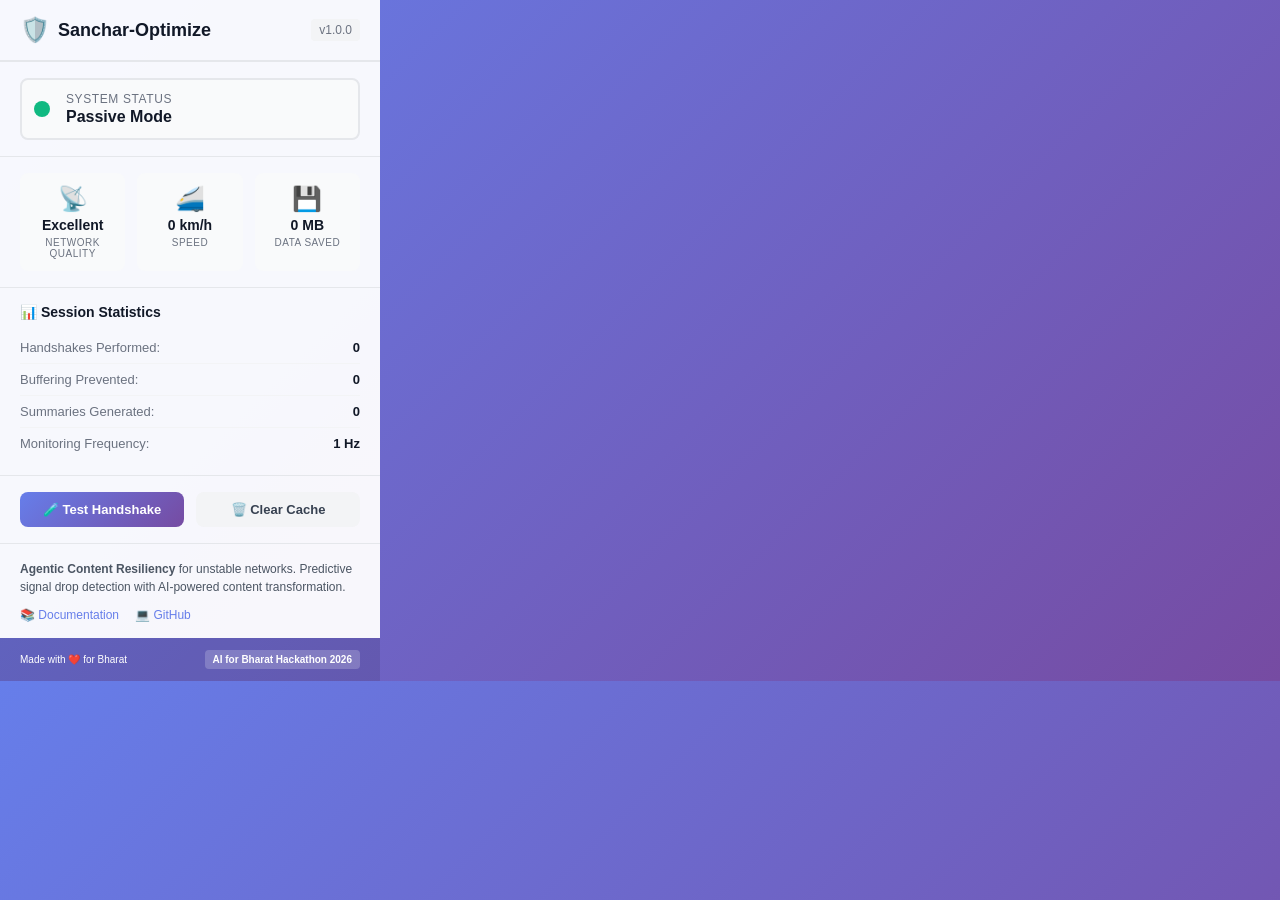
==== extension/popup/popup.html @ 594acb25 "feat: Complete Phase 1 - Ghost Extension with network monitoring and GPS tracking - Implemented Chro" ====
<!DOCTYPE html>
<html lang="en">
<head>
  <meta charset="UTF-8">
  <meta name="viewport" content="width=device-width, initial-scale=1.0">
  <title>Sanchar-Optimize</title>
  <link rel="stylesheet" href="popup.css">
</head>
<body>
  <div class="popup-container">
    <!-- Header -->
    <div class="popup-header">
      <div class="popup-logo">
        <span class="popup-icon">🛡️</span>
        <h1>Sanchar-Optimize</h1>
      </div>
      <div class="popup-version">v1.0.0</div>
    </div>

    <!-- Status Section -->
    <div class="popup-status">
      <div class="status-card">
        <div class="status-indicator" id="status-indicator"></div>
        <div class="status-info">
          <div class="status-label">System Status</div>
          <div class="status-text" id="status-text">Passive Mode</div>
        </div>
      </div>
    </div>

    <!-- Metrics Section -->
    <div class="popup-metrics">
      <div class="metric-card">
        <div class="metric-icon">📡</div>
        <div class="metric-value" id="network-quality">Excellent</div>
        <div class="metric-label">Network Quality</div>
      </div>

      <div class="metric-card">
        <div class="metric-icon">🚄</div>
        <div class="metric-value" id="velocity">0 km/h</div>
        <div class="metric-label">Speed</div>
      </div>

      <div class="metric-card">
        <div class="metric-icon">💾</div>
        <div class="metric-value" id="data-saved">0 MB</div>
        <div class="metric-label">Data Saved</div>
      </div>
    </div>

    <!-- Quick Stats -->
    <div class="popup-stats">
      <h3>📊 Session Statistics</h3>
      <div class="stat-row">
        <span class="stat-label">Handshakes Performed:</span>
        <span class="stat-value" id="handshakes">0</span>
      </div>
      <div class="stat-row">
        <span class="stat-label">Buffering Prevented:</span>
        <span class="stat-value" id="buffering-prevented">0</span>
      </div>
      <div class="stat-row">
        <span class="stat-label">Summaries Generated:</span>
        <span class="stat-value" id="summaries-generated">0</span>
      </div>
      <div class="stat-row">
        <span class="stat-label">Monitoring Frequency:</span>
        <span class="stat-value" id="monitoring-freq">1 Hz</span>
      </div>
    </div>

    <!-- Controls -->
    <div class="popup-controls">
      <button class="btn btn-primary" id="test-handshake">
        🧪 Test Handshake
      </button>
      <button class="btn btn-secondary" id="clear-cache">
        🗑️ Clear Cache
      </button>
    </div>

    <!-- About Section -->
    <div class="popup-about">
      <p class="about-text">
        <strong>Agentic Content Resiliency</strong> for unstable networks. 
        Predictive signal drop detection with AI-powered content transformation.
      </p>
      <div class="about-links">
        <a href="#" id="view-docs">📚 Documentation</a>
        <a href="#" id="view-github">💻 GitHub</a>
      </div>
    </div>

    <!-- Footer -->
    <div class="popup-footer">
      <span class="footer-text">Made with ❤️ for Bharat</span>
      <span class="footer-badge">AI for Bharat Hackathon 2026</span>
    </div>
  </div>

  <script src="popup.js"></script>
</body>
</html>
---- extension/popup/popup.css ----
/**
 * SANCHAR-OPTIMIZE: Popup Styles
 */

* {
  margin: 0;
  padding: 0;
  box-sizing: border-box;
}

body {
  width: 380px;
  min-height: 500px;
  font-family: -apple-system, BlinkMacSystemFont, 'Segoe UI', Roboto, 'Helvetica Neue', Arial, sans-serif;
  background: linear-gradient(135deg, #667eea 0%, #764ba2 100%);
  color: #1f2937;
}

.popup-container {
  display: flex;
  flex-direction: column;
  gap: 0;
}

/* Header */
.popup-header {
  background: rgba(255, 255, 255, 0.95);
  padding: 1rem 1.25rem;
  display: flex;
  justify-content: space-between;
  align-items: center;
  border-bottom: 2px solid #e5e7eb;
}

.popup-logo {
  display: flex;
  align-items: center;
  gap: 0.5rem;
}

.popup-icon {
  font-size: 1.5rem;
}

.popup-logo h1 {
  font-size: 1.125rem;
  font-weight: 700;
  color: #111827;
}

.popup-version {
  font-size: 0.75rem;
  color: #6b7280;
  background: #f3f4f6;
  padding: 0.25rem 0.5rem;
  border-radius: 0.25rem;
}

/* Status */
.popup-status {
  padding: 1rem 1.25rem;
  background: rgba(255, 255, 255, 0.95);
}

.status-card {
  display: flex;
  align-items: center;
  gap: 1rem;
  padding: 0.75rem;
  background: #f9fafb;
  border-radius: 0.5rem;
  border: 2px solid #e5e7eb;
}

.status-indicator {
  width: 1rem;
  height: 1rem;
  border-radius: 50%;
  background: #10b981;
  animation: pulse-indicator 2s ease-in-out infinite;
}

.status-indicator.warning {
  background: #fbbf24;
}

.status-indicator.active {
  background: #ef4444;
}

@keyframes pulse-indicator {
  0%, 100% {
    opacity: 1;
    transform: scale(1);
  }
  50% {
    opacity: 0.7;
    transform: scale(1.1);
  }
}

.status-info {
  flex: 1;
}

.status-label {
  font-size: 0.75rem;
  color: #6b7280;
  text-transform: uppercase;
  letter-spacing: 0.05em;
}

.status-text {
  font-size: 1rem;
  font-weight: 600;
  color: #111827;
  margin-top: 0.125rem;
}

/* Metrics */
.popup-metrics {
  display: grid;
  grid-template-columns: repeat(3, 1fr);
  gap: 0.75rem;
  padding: 1rem 1.25rem;
  background: rgba(255, 255, 255, 0.95);
  border-top: 1px solid #e5e7eb;
}

.metric-card {
  display: flex;
  flex-direction: column;
  align-items: center;
  padding: 0.75rem 0.5rem;
  background: #f9fafb;
  border-radius: 0.5rem;
  text-align: center;
}

.metric-icon {
  font-size: 1.5rem;
  margin-bottom: 0.25rem;
}

.metric-value {
  font-size: 0.875rem;
  font-weight: 700;
  color: #111827;
  margin-bottom: 0.25rem;
}

.metric-label {
  font-size: 0.625rem;
  color: #6b7280;
  text-transform: uppercase;
  letter-spacing: 0.05em;
}

/* Stats */
.popup-stats {
  padding: 1rem 1.25rem;
  background: rgba(255, 255, 255, 0.95);
  border-top: 1px solid #e5e7eb;
}

.popup-stats h3 {
  font-size: 0.875rem;
  font-weight: 700;
  color: #111827;
  margin-bottom: 0.75rem;
}

.stat-row {
  display: flex;
  justify-content: space-between;
  padding: 0.5rem 0;
  border-bottom: 1px solid #f3f4f6;
}

.stat-row:last-child {
  border-bottom: none;
}

.stat-label {
  font-size: 0.8125rem;
  color: #6b7280;
}

.stat-value {
  font-size: 0.8125rem;
  font-weight: 600;
  color: #111827;
}

/* Controls */
.popup-controls {
  display: flex;
  gap: 0.75rem;
  padding: 1rem 1.25rem;
  background: rgba(255, 255, 255, 0.95);
  border-top: 1px solid #e5e7eb;
}

.btn {
  flex: 1;
  padding: 0.625rem;
  font-size: 0.8125rem;
  font-weight: 600;
  border: none;
  border-radius: 0.5rem;
  cursor: pointer;
  transition: all 0.2s ease;
  display: inline-flex;
  align-items: center;
  justify-content: center;
  gap: 0.375rem;
}

.btn-primary {
  background: linear-gradient(135deg, #667eea 0%, #764ba2 100%);
  color: white;
}

.btn-primary:hover {
  transform: translateY(-1px);
  box-shadow: 0 4px 12px rgba(102, 126, 234, 0.4);
}

.btn-secondary {
  background: #f3f4f6;
  color: #374151;
}

.btn-secondary:hover {
  background: #e5e7eb;
}

.btn:active {
  transform: translateY(0);
}

/* About */
.popup-about {
  padding: 1rem 1.25rem;
  background: rgba(255, 255, 255, 0.95);
  border-top: 1px solid #e5e7eb;
}

.about-text {
  font-size: 0.75rem;
  line-height: 1.5;
  color: #4b5563;
  margin-bottom: 0.75rem;
}

.about-links {
  display: flex;
  gap: 1rem;
}

.about-links a {
  font-size: 0.75rem;
  color: #667eea;
  text-decoration: none;
  font-weight: 500;
}

.about-links a:hover {
  text-decoration: underline;
}

/* Footer */
.popup-footer {
  padding: 0.75rem 1.25rem;
  background: rgba(0, 0, 0, 0.1);
  display: flex;
  justify-content: space-between;
  align-items: center;
  font-size: 0.625rem;
  color: white;
}

.footer-badge {
  background: rgba(255, 255, 255, 0.2);
  padding: 0.25rem 0.5rem;
  border-radius: 0.25rem;
  font-weight: 600;
}
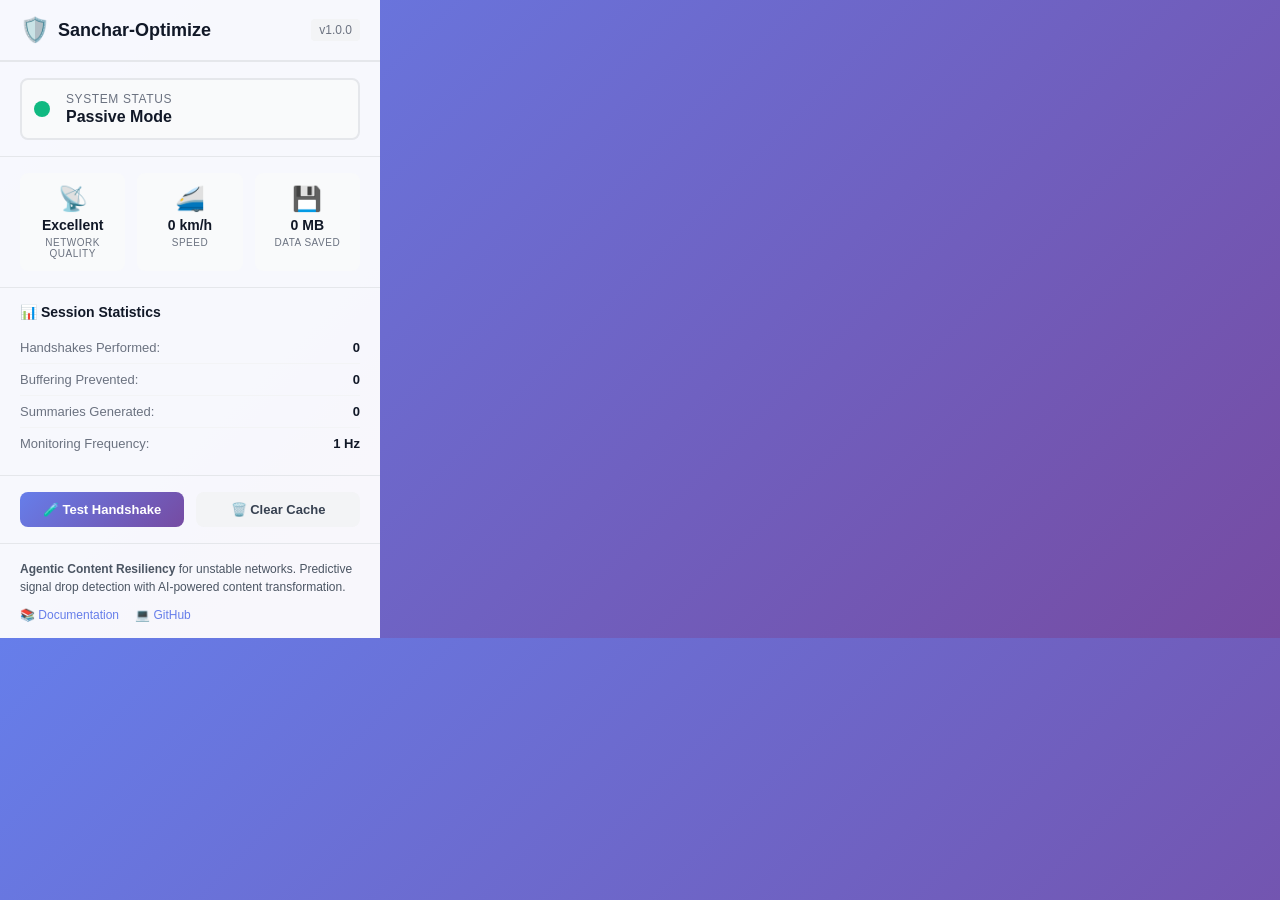
==== commit 078ce284: "Phase 3: Complete implementation with session management, DynamoDB integration, and telemetry enhanc" ====
--- a/extension/popup/popup.html
+++ b/extension/popup/popup.html
@@ -93,12 +93,7 @@
     </div>
 
     <!-- Footer -->
-    <div class="popup-footer">
-      <span class="footer-text">Made with ❤️ for Bharat</span>
-      <span class="footer-badge">AI for Bharat Hackathon 2026</span>
-    </div>
-  </div>
-
+  
   <script src="popup.js"></script>
 </body>
 </html>
